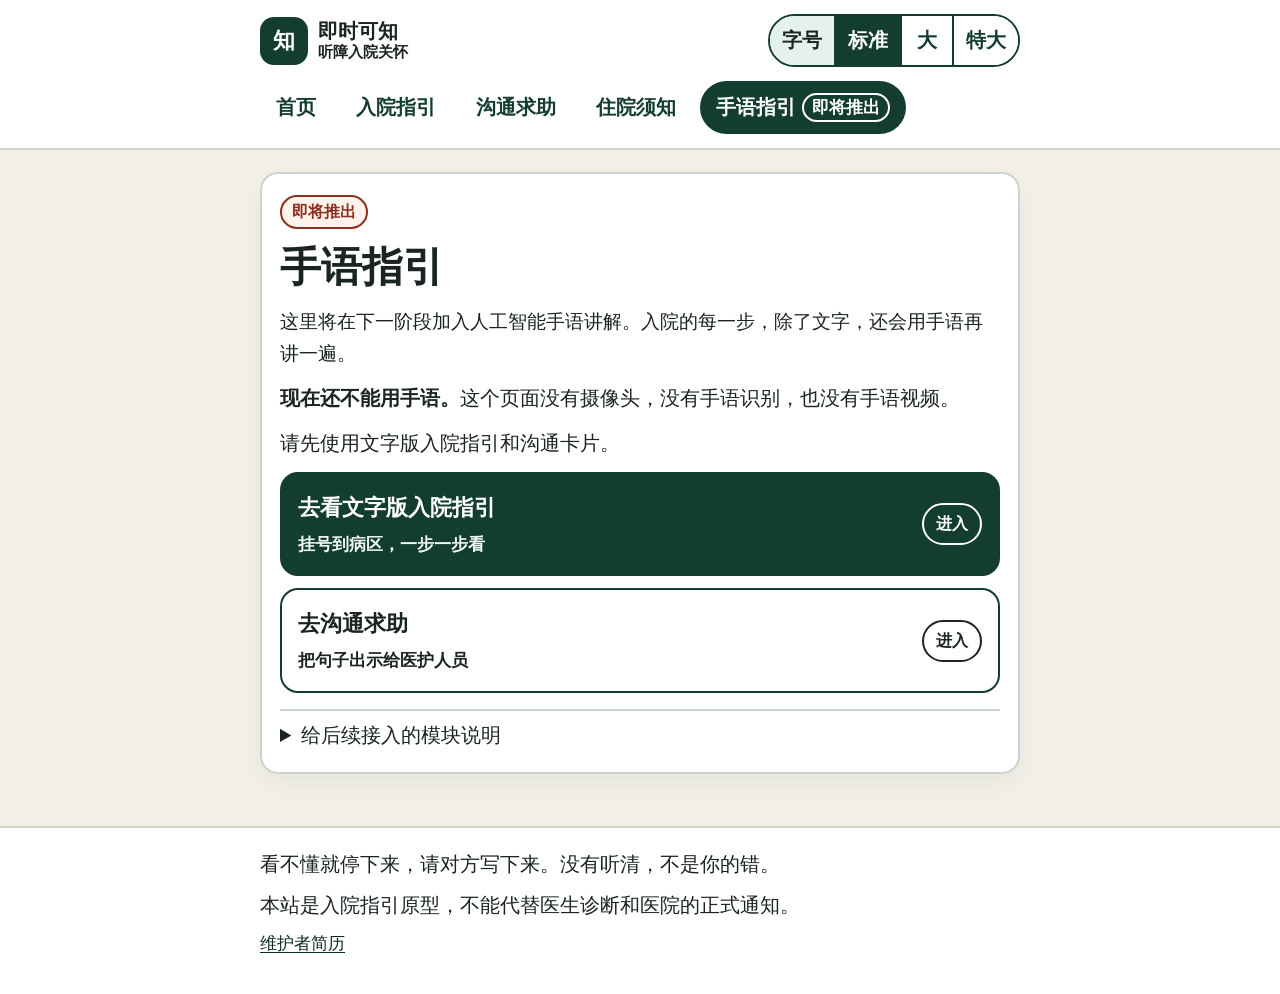
==== ai-sign/index.html @ 2ac0fe09 "Add a text-first Deaf/HoH admission guide and move the resume aside. The site root is now the 即时可知 c" ====
<!DOCTYPE html>
<html lang="zh-CN">
<head>
<meta charset="UTF-8">
<meta name="viewport" content="width=device-width, initial-scale=1">
<meta name="theme-color" content="#143d32">
<meta name="description" content="手语指引即将推出。当前版本只有文字，没有手语识别，也没有手语视频。">
<title>手语指引（即将推出）· 即时可知</title>
<link rel="canonical" href="https://liyuanyuangmail.github.io/accessible-hospital-care/ai-sign/">
<link rel="icon" href="../favicon.svg" type="image/svg+xml">
<link rel="stylesheet" href="../css/site.css">
<script>
try {
  var ahcFont = localStorage.getItem("ahc-font");
  if (ahcFont === "lg" || ahcFont === "xl") document.documentElement.setAttribute("data-font", ahcFont);
} catch (e) {}
</script>
</head>
<body>
<a class="skip" href="#main">跳到主要内容</a>
<header class="site-header">
  <div class="wrap header-bar">
    <a class="brand" href="../index.html">
      <span class="brand-mark" aria-hidden="true">知</span>
      <span class="brand-text">
        <span class="brand-name">即时可知</span>
        <span class="brand-sub">听障入院关怀</span>
      </span>
    </a>
    <div class="font-switch" role="group" aria-label="字号">
      <span class="font-label">字号</span>
      <button type="button" data-font-size="md" aria-pressed="true">标准</button>
      <button type="button" data-font-size="lg" aria-pressed="false">大</button>
      <button type="button" data-font-size="xl" aria-pressed="false">特大</button>
    </div>
  </div>
  <nav class="site-nav" aria-label="主导航">
    <div class="wrap nav-row">
      <a href="../index.html">首页</a>
      <a href="../guide.html">入院指引</a>
      <a href="../phrases.html">沟通求助</a>
      <a href="../care.html">住院须知</a>
      <a href="../ai-sign/" aria-current="page">手语指引<span class="nav-badge">即将推出</span></a>
    </div>
  </nav>
</header>
<main id="main" class="page">
  <div class="wrap">
    <section class="card ai-hero" id="ai-sign-language" data-module="ai-sign-language" data-status="coming-soon" aria-labelledby="ai-title">
      <div>
        <p class="pill">即将推出</p>
        <h1 id="ai-title">手语指引</h1>
        <p class="lead">这里将在下一阶段加入人工智能手语讲解。入院的每一步，除了文字，还会用手语再讲一遍。</p>
        <p><strong>现在还不能用手语。</strong>这个页面没有摄像头，没有手语识别，也没有手语视频。</p>
        <p>请先使用文字版入院指引和沟通卡片。</p>
        <div class="cta-list">
          <a class="cta cta-primary" href="../guide.html">
            <span class="cta-text">
              <span class="cta-title">去看文字版入院指引</span>
              <span class="cta-desc">挂号到病区，一步一步看</span>
            </span>
            <span class="cta-go">进入</span>
          </a>
          <a class="cta" href="../phrases.html">
            <span class="cta-text">
              <span class="cta-title">去沟通求助</span>
              <span class="cta-desc">把句子出示给医护人员</span>
            </span>
            <span class="cta-go">进入</span>
          </a>
        </div>
        <details class="dev-note">
          <summary>给后续接入的模块说明</summary>
          <p>患者可见的状态是「即将推出」。挂载点是本页的 <code>#ai-sign-language</code>。</p>
          <p>入院步骤预留了 <code>data-ai-sign-slot</code>：<code>register</code>、<code>triage</code>、<code>exam</code>、<code>admit</code>、<code>ward</code>。引导页脚本会写入 <code>window.AccessibleHospitalCare.admissionGuide</code>。</p>
          <p>本页脚本写入 <code>window.AccessibleHospitalCare.aiSignLanguage</code>，<code>status</code> 为 <code>coming-soon</code>。<code>mount()</code> 只返回这个区域，不加载模型。</p>
        </details>
      </div>
    </section>
  </div>
</main>
<footer class="site-footer">
  <div class="wrap">
    <p>看不懂就停下来，请对方写下来。没有听清，不是你的错。</p>
    <p>本站是入院指引原型，不能代替医生诊断和医院的正式通知。</p>
    <p class="fine-print"><a href="../resume.html">维护者简历</a></p>
  </div>
</footer>
<script src="../js/site.js"></script>
<script src="../js/ai-hook.js"></script>
</body>
</html>
---- css/site.css ----
/* 即时可知 — static styles for the admission care prototype. */

:root {
  --bg: #f3f0e8;
  --surface: #ffffff;
  --ink: #1a2420;
  --line: #c9d5ce;
  --pine: #143d32;
  --pine-deep: #0c2b23;
  --mint: #e5f2eb;
  --clay: #8c2f1f;
  --clay-bg: #fff3ec;
  --focus: #8c2f1f;
  --radius: 18px;
  --shadow: 0 10px 28px rgba(20, 61, 50, 0.06);
  color-scheme: light;
}

* { box-sizing: border-box; }

[hidden] { display: none !important; }

html { font-size: 100%; }

html[data-font="lg"] { font-size: 118%; }

html[data-font="xl"] { font-size: 136%; }

body {
  margin: 0;
  min-height: 100vh;
  display: flex;
  flex-direction: column;
  font-family: "PingFang SC", "Hiragino Sans GB", "Noto Sans SC", "Microsoft YaHei",
    "Source Han Sans SC", "WenQuanYi Micro Hei", "Droid Sans Fallback", sans-serif;
  font-size: 1.25rem;
  line-height: 1.65;
  line-break: strict;
  color: var(--ink);
  background: var(--bg);
}

main { flex: 1; width: 100%; }

h1, h2, h3, p { overflow-wrap: anywhere; }

h1, h2, h3 { line-height: 1.3; font-weight: 800; }

h1 { font-size: clamp(1.85rem, 4vw, 2.55rem); margin: 0 0 12px; }

h2 { font-size: 1.55rem; margin: 0 0 12px; }

h3 { font-size: 1.28rem; margin: 0 0 12px; }

p { margin: 0 0 12px; }

a {
  color: var(--pine-deep);
  text-underline-offset: 3px;
}

a:hover { text-decoration-thickness: 3px; }

:focus {
  outline: 3px solid transparent;
  outline-offset: 3px;
}

:focus-visible {
  outline-color: var(--focus);
}

@supports not selector(:focus-visible) {
  :focus { outline-color: var(--focus); }
}

.skip {
  position: absolute;
  left: 12px;
  top: 12px;
  transform: translateY(-160%);
  background: #fff;
  color: var(--ink);
  padding: 12px 16px;
  z-index: 30;
  border-radius: 12px;
  border: 2px solid var(--pine);
  font-weight: 700;
  text-decoration: none;
}

.skip:focus { transform: none; }

.wrap {
  width: min(760px, calc(100% - 32px));
  margin-inline: auto;
}

.site-header {
  background: var(--surface);
  border-bottom: 2px solid var(--line);
}

.header-bar {
  display: flex;
  flex-wrap: wrap;
  align-items: center;
  justify-content: space-between;
  gap: 12px;
  padding: 14px 0;
}

.brand {
  display: flex;
  align-items: center;
  gap: 10px;
  text-decoration: none;
  color: var(--ink);
  min-height: 48px;
}

.brand-mark {
  width: 48px;
  height: 48px;
  border-radius: 14px;
  background: var(--pine);
  color: #fff;
  display: grid;
  place-items: center;
  font-weight: 800;
  font-size: 1.35rem;
}

.brand-text { display: flex; flex-direction: column; line-height: 1.2; }

.brand-name { font-weight: 800; font-size: 1.25rem; }

.brand-sub { font-size: 0.95rem; font-weight: 600; }

.font-switch {
  display: inline-flex;
  align-items: stretch;
  border: 2px solid var(--pine);
  border-radius: 999px;
  overflow: hidden;
  background: #fff;
}

.font-label {
  display: inline-flex;
  align-items: center;
  padding: 0 12px;
  font-weight: 800;
  background: var(--mint);
  border-right: 2px solid var(--pine);
}

.font-switch button {
  min-height: 48px;
  min-width: 52px;
  padding: 8px 12px;
  border: 0;
  border-right: 2px solid var(--pine);
  background: #fff;
  color: var(--pine);
  font: inherit;
  font-weight: 800;
  cursor: pointer;
}

.font-switch button:last-child { border-right: 0; }

.font-switch button[aria-pressed="true"] {
  background: var(--pine);
  color: #fff;
}

.font-switch button:hover { background: var(--mint); }

.font-switch button[aria-pressed="true"]:hover { background: var(--pine-deep); }

.nav-row {
  display: flex;
  flex-wrap: wrap;
  gap: 8px;
  padding: 0 0 14px;
}

.nav-row a {
  min-height: 48px;
  display: inline-flex;
  align-items: center;
  gap: 6px;
  padding: 8px 14px;
  border-radius: 999px;
  text-decoration: none;
  color: var(--pine);
  font-weight: 800;
  border: 2px solid transparent;
}

.nav-row a:hover { background: var(--mint); }

.nav-row a[aria-current="page"] {
  background: var(--pine);
  color: #fff;
}

.nav-row a[aria-current="page"]:hover { background: var(--pine-deep); }

.nav-badge {
  border: 2px solid currentColor;
  border-radius: 999px;
  padding: 0 8px;
  font-size: 0.85em;
  line-height: 1.5;
}

.page { padding: 22px 0 36px; }

.card, .phrase, .topic {
  background: var(--surface);
  border: 2px solid var(--line);
  border-radius: var(--radius);
  box-shadow: var(--shadow);
}

.card, .topic { padding: 20px 18px; margin: 0 0 16px; }

.lead { font-size: 1.2rem; }

.cta-list, .stack { display: grid; gap: 12px; }

.cta {
  display: flex;
  align-items: center;
  gap: 14px;
  text-decoration: none;
  color: var(--ink);
  background: #fff;
  border: 2px solid var(--pine);
  border-radius: 18px;
  padding: 16px;
  min-height: 92px;
}

.cta:hover { background: var(--mint); }

.cta-primary { background: var(--pine); color: #fff; }

.cta-primary:hover { background: var(--pine-deep); color: #fff; }

.cta-title { display: block; font-size: 1.4rem; font-weight: 800; }

.cta-desc {
  display: block;
  margin-top: 4px;
  font-weight: 600;
  font-size: 1.05rem;
}

.cta-primary .cta-desc { color: #f3faf6; }

.cta-text { flex: 1; }

.cta-go, .icon-bubble {
  flex: 0 0 auto;
}

.icon-bubble {
  width: 64px;
  height: 64px;
  border-radius: 18px;
  display: grid;
  place-items: center;
  background: var(--mint);
  color: var(--pine);
}

.cta-primary .icon-bubble { background: rgba(255, 255, 255, 0.14); color: #fff; }

.icon-bubble svg { width: 36px; height: 36px; }

.cta-go {
  border: 2px solid currentColor;
  border-radius: 999px;
  padding: 6px 12px;
  font-weight: 800;
  font-size: 1rem;
}

button, input, summary { font: inherit; color: inherit; }

.btn {
  appearance: none;
  border: 2px solid var(--pine);
  background: #fff;
  color: var(--pine-deep);
  font-weight: 800;
  min-height: 56px;
  padding: 12px 16px;
  border-radius: 14px;
  cursor: pointer;
  text-decoration: none;
  display: inline-flex;
  align-items: center;
  justify-content: center;
  text-align: center;
  line-height: 1.3;
}

.btn:hover { background: var(--mint); }

.btn-primary { background: var(--pine); color: #fff; border-color: var(--pine); }

.btn-primary:hover { background: var(--pine-deep); }

.btn-urgent { background: var(--clay); color: #fff; border-color: var(--clay); }

.btn-urgent:hover { background: #6e2418; }

.btn:disabled {
  background: #e4ebe7;
  color: #243832;
  border-color: #b7c4bc;
  cursor: not-allowed;
}

.plain-list, .steps-ol { padding-left: 1.3em; }

.plain-list li, .steps-ol li { margin: 8px 0; }

.roadmap, .toc, .step-jump {
  list-style: none;
  display: flex;
  flex-wrap: wrap;
  gap: 8px;
  padding: 0;
  margin: 12px 0 0;
}

.roadmap a, .toc a, .step-jump button {
  min-height: 48px;
  display: inline-flex;
  align-items: center;
  gap: 6px;
  padding: 8px 14px;
  border-radius: 999px;
  border: 2px solid var(--pine);
  background: #fff;
  color: var(--pine-deep);
  font: inherit;
  font-weight: 800;
  text-decoration: none;
  cursor: pointer;
}

.roadmap a:hover, .toc a:hover, .step-jump button:hover { background: var(--mint); }

.step-jump button[aria-current="step"] {
  background: var(--pine);
  color: #fff;
}

.step-jump button.is-understood { box-shadow: inset 0 0 0 2px var(--pine); }

.step-jump button[aria-current="step"].is-understood { box-shadow: none; }

.tick { display: none; }

.is-understood .tick { display: inline; }

.is-understood .tick::before { content: "✓"; }

.num {
  width: 1.6em;
  height: 1.6em;
  border-radius: 999px;
  display: inline-grid;
  place-items: center;
  background: var(--mint);
  color: var(--pine-deep);
  font-size: 0.95rem;
}

.roadmap a .num { background: var(--pine); color: #fff; }

.callout, .caution, .note, .status {
  border-radius: 14px;
  padding: 14px 16px;
  margin: 14px 0;
}

.callout {
  background: var(--mint);
  border-left: 6px solid var(--pine);
  font-weight: 800;
  font-size: 1.28rem;
}

.callout .label, .caution .label, .urgent-label {
  display: block;
  font-size: 1rem;
  font-weight: 800;
  margin-bottom: 4px;
}

.caution, .urgent-label, .phrase.is-urgent {
  background: var(--clay-bg);
}

.caution { border-left: 6px solid var(--clay); }

.note { background: #fff; border: 2px solid var(--line); }

.status { background: var(--mint); font-weight: 800; }

.progress-label { font-weight: 800; margin-bottom: 8px; }

.track {
  height: 14px;
  background: #e1ebe6;
  border-radius: 999px;
  border: 2px solid var(--pine);
  overflow: hidden;
}

#progress-fill {
  height: 100%;
  width: 20%;
  background: var(--pine);
}

.step-kicker {
  display: flex;
  align-items: center;
  gap: 12px;
  margin-bottom: 8px;
}

.eyebrow { margin: 0; font-weight: 800; color: var(--pine-deep); }

.action-bar {
  position: sticky;
  bottom: 0;
  z-index: 5;
  background: #fff;
  border-top: 2px solid var(--line);
  box-shadow: 0 -8px 24px rgba(20, 40, 32, 0.08);
  padding: 10px 0 calc(10px + env(safe-area-inset-bottom));
}

.action-row {
  display: grid;
  grid-template-columns: 1fr 1.3fr 1fr;
  gap: 8px;
}

.phrase-list {
  list-style: none;
  padding: 0;
  margin: 0;
  display: grid;
  gap: 12px;
}

.phrase { padding: 16px; }

.phrase.is-urgent { border-color: var(--clay); }

.phrase.is-wide { grid-column: 1 / -1; }

.phrase .btn, .topic .btn, .fill-row .btn { width: 100%; }

label { display: block; font-weight: 800; margin: 8px 0; }

input[type="text"], input[type="tel"] {
  width: 100%;
  min-height: 56px;
  padding: 10px 14px;
  border: 2px solid var(--pine);
  border-radius: 12px;
  background: #fff;
  color: var(--ink);
}

::placeholder { color: #3d5148; opacity: 1; }

.hint { font-size: 1.05rem; }

#show-dialog {
  border: none;
  padding: 0;
  background: transparent;
  width: min(920px, calc(100vw - 24px));
  max-width: calc(100vw - 24px);
}

#show-dialog::backdrop { background: rgba(16, 28, 24, 0.78); }

#show-dialog .sheet {
  background: #fff;
  color: var(--ink);
  border-radius: 20px;
  border: 4px solid var(--pine);
  padding: 22px 18px 16px;
  max-height: calc(100vh - 28px);
  overflow: auto;
}

#show-dialog.is-urgent .sheet { border-color: var(--clay); }

#show-text {
  font-size: clamp(2rem, 7vw, 4.25rem);
  font-weight: 800;
  line-height: 1.35;
  margin: 8px 0 20px;
  user-select: text;
}

.dialog-actions { display: grid; gap: 8px; }

.topic-head, .ai-hero {
  display: flex;
  gap: 12px;
  align-items: flex-start;
}

.pill {
  display: inline-block;
  border: 2px solid var(--clay);
  color: var(--clay);
  background: var(--clay-bg);
  border-radius: 999px;
  padding: 2px 10px;
  font-weight: 800;
  font-size: 1rem;
}

.bedside-card {
  border: 4px solid var(--pine);
  border-radius: 18px;
  padding: 18px;
  background: #fff;
  margin: 12px 0;
}

.bedside-card .huge {
  font-size: clamp(2rem, 6vw, 3.2rem);
  font-weight: 800;
  line-height: 1.2;
  margin: 0 0 8px;
}

.dev-note {
  margin-top: 16px;
  border-top: 2px solid var(--line);
  padding-top: 8px;
}

code {
  font-family: ui-monospace, "Sarasa Mono SC", monospace;
  font-size: 0.95em;
}

.site-footer {
  background: var(--surface);
  border-top: 2px solid var(--line);
  padding: 20px 0 28px;
}

.site-footer p { margin-bottom: 8px; }

.fine-print { font-size: 1.05rem; }

.sr-only {
  position: absolute;
  width: 1px;
  height: 1px;
  padding: 0;
  margin: -1px;
  overflow: hidden;
  clip: rect(0, 0, 0, 0);
  white-space: nowrap;
  border: 0;
}

html.wizard-ready:not(.show-all) #wizard [data-step]:not(.is-active),
html.wizard-ready:not(.show-all) #done:not(.is-active),
html.wizard-ready:not(.show-all) .step-move {
  display: none;
}

html.show-all #understood-status { display: none !important; }

#show-all { width: 100%; }

#restart { display: none; }

html.js #restart { display: inline-flex; }

section[id], .topic[id], h2[tabindex="-1"] { scroll-margin-top: 16px; }

html.wizard-ready:not(.show-all) #wizard a,
html.wizard-ready:not(.show-all) #wizard button,
html.wizard-ready:not(.show-all) #wizard h2 {
  scroll-margin-bottom: 160px;
}

@media (min-width: 720px) {
  .phrase-list { grid-template-columns: 1fr 1fr; }
  .phrase.is-wide, .phrase.is-urgent { grid-column: 1 / -1; }
}

@media (max-width: 640px) {
  .action-row { grid-template-columns: 1fr 1fr; }
  #got-it { grid-column: 1 / -1; order: -1; }
  .cta { align-items: flex-start; }
  .topic-head, .ai-hero { flex-direction: column; }
}

@media (prefers-reduced-motion: reduce) {
  * { scroll-behavior: auto !important; transition: none !important; }
}

@media (prefers-contrast: more) {
  :root { --line: #143d32; --bg: #fff; }
  .card, .phrase, .topic, .cta, .btn { border-width: 3px; }
}

@media (forced-colors: active) {
  .btn, .cta, .phrase, .card, .topic, .nav-row a, .step-jump button {
    border: 1px solid ButtonText;
  }
}

@media print {
  .action-bar, .font-switch, .site-nav, .skip, .btn, .fine-print, #show-dialog {
    display: none !important;
  }
  body { background: #fff; display: block; }
  .card, .phrase, .topic { box-shadow: none; break-inside: avoid; }
  html.wizard-ready [data-step],
  html.wizard-ready #done { display: block !important; }
}
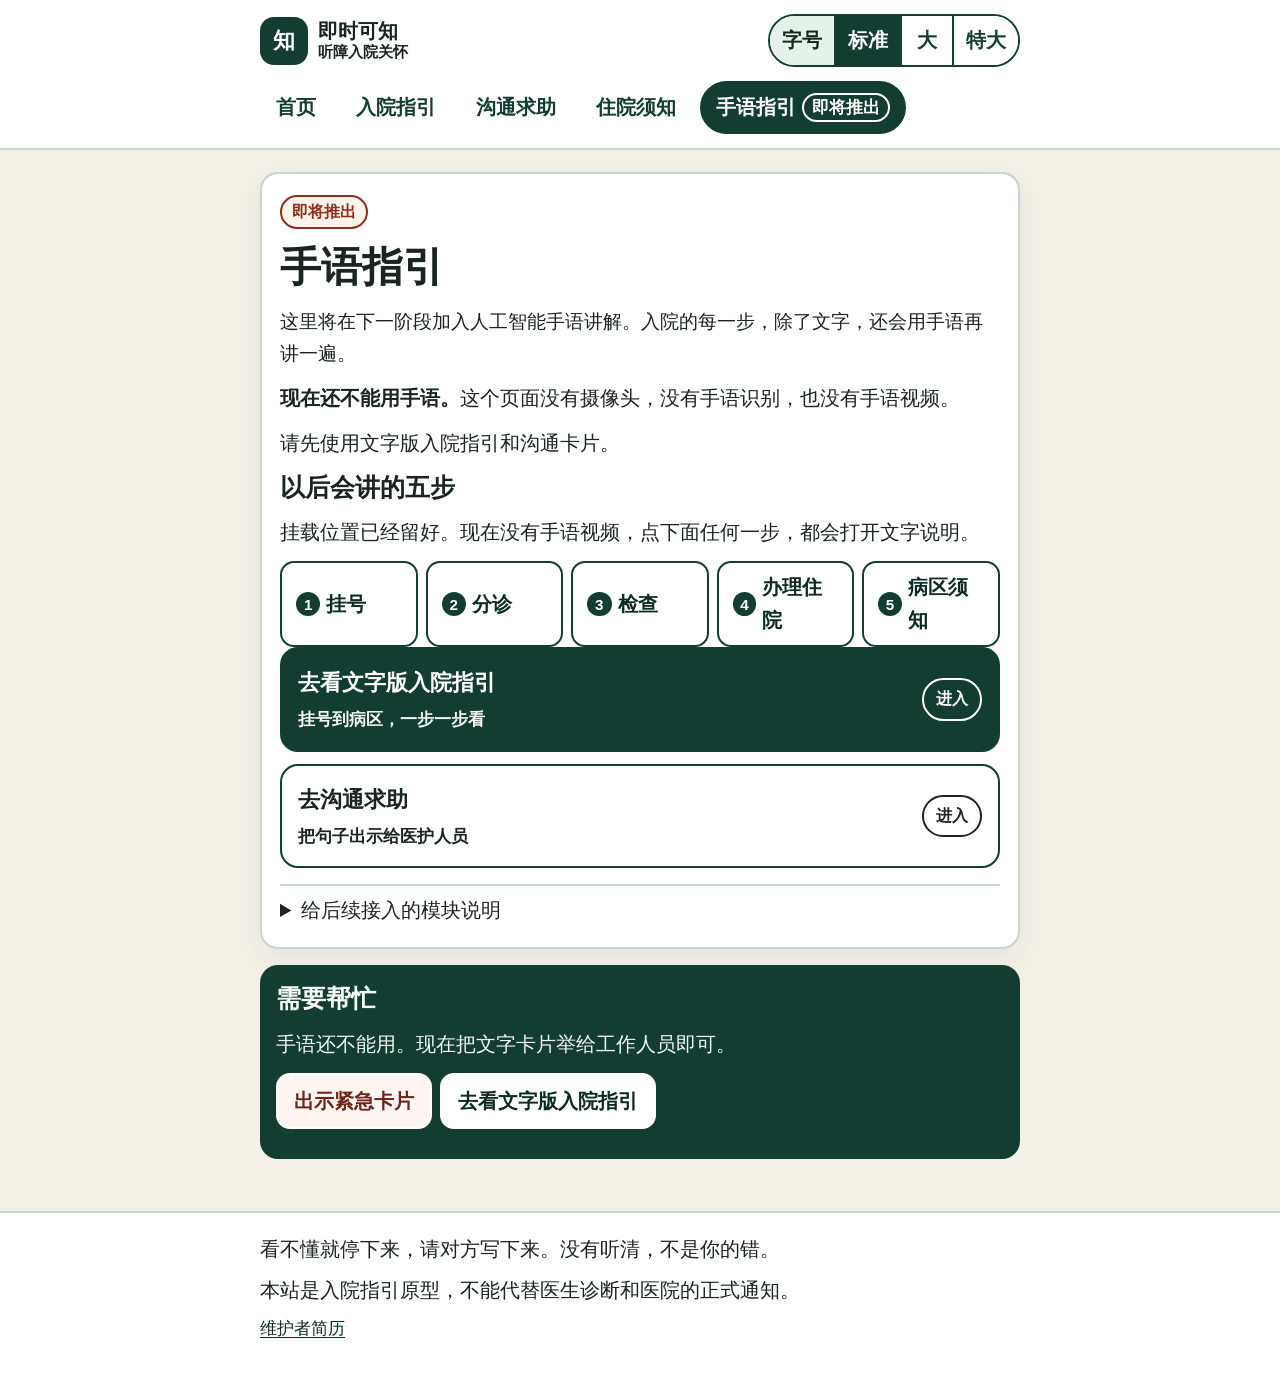
==== commit 94f64665: "Clarify the Deaf/HoH admission path with clinic-style entry points Reorganize the static pages aroun" ====
--- a/ai-sign/index.html
+++ b/ai-sign/index.html
@@ -53,6 +53,15 @@
         <p class="lead">这里将在下一阶段加入人工智能手语讲解。入院的每一步，除了文字，还会用手语再讲一遍。</p>
         <p><strong>现在还不能用手语。</strong>这个页面没有摄像头，没有手语识别，也没有手语视频。</p>
         <p>请先使用文字版入院指引和沟通卡片。</p>
+        <h2>以后会讲的五步</h2>
+        <p>挂载位置已经留好。现在没有手语视频，点下面任何一步，都会打开文字说明。</p>
+        <ol class="roadmap roadmap-steps">
+          <li><a href="../guide.html#step-1"><span class="num" aria-hidden="true">1</span>挂号</a></li>
+          <li><a href="../guide.html#step-2"><span class="num" aria-hidden="true">2</span>分诊</a></li>
+          <li><a href="../guide.html#step-3"><span class="num" aria-hidden="true">3</span>检查</a></li>
+          <li><a href="../guide.html#step-4"><span class="num" aria-hidden="true">4</span>办理住院</a></li>
+          <li><a href="../guide.html#step-5"><span class="num" aria-hidden="true">5</span>病区须知</a></li>
+        </ol>
         <div class="cta-list">
           <a class="cta cta-primary" href="../guide.html">
             <span class="cta-text">
@@ -77,6 +86,14 @@
         </details>
       </div>
     </section>
+    <aside class="help-strip" aria-labelledby="sign-help-title">
+      <h2 id="sign-help-title">需要帮忙</h2>
+      <p>手语还不能用。现在把文字卡片举给工作人员即可。</p>
+      <div class="help-actions">
+        <a class="btn btn-urgent" href="../phrases.html#urgent">出示紧急卡片</a>
+        <a class="btn" href="../guide.html">去看文字版入院指引</a>
+      </div>
+    </aside>
   </div>
 </main>
 <footer class="site-footer">
--- a/css/site.css
+++ b/css/site.css
@@ -96,6 +96,10 @@
   margin-inline: auto;
 }
 
+.wrap-wide {
+  width: min(980px, calc(100% - 32px));
+}
+
 .site-header {
   background: var(--surface);
   border-bottom: 2px solid var(--line);
@@ -339,6 +343,15 @@
   margin: 12px 0 0;
 }
 
+.roadmap-steps,
+.step-jump {
+  display: grid;
+  grid-template-columns: 1fr;
+}
+
+.roadmap-steps li,
+.step-jump li { display: flex; }
+
 .roadmap a, .toc a, .step-jump button {
   min-height: 48px;
   display: inline-flex;
@@ -353,6 +366,14 @@
   font-weight: 800;
   text-decoration: none;
   cursor: pointer;
+}
+
+.roadmap-steps a,
+.step-jump button {
+  width: 100%;
+  border-radius: 14px;
+  justify-content: flex-start;
+  min-height: 56px;
 }
 
 .roadmap a:hover, .toc a:hover, .step-jump button:hover { background: var(--mint); }
@@ -438,7 +459,7 @@
   margin-bottom: 8px;
 }
 
-.eyebrow { margin: 0; font-weight: 800; color: var(--pine-deep); }
+.step-kicker .eyebrow { margin: 0; }
 
 .action-bar {
   position: sticky;
@@ -455,6 +476,167 @@
   grid-template-columns: 1fr 1.3fr 1fr;
   gap: 8px;
 }
+
+.bar-label {
+  margin: 0 0 8px;
+  font-weight: 800;
+  text-align: center;
+}
+
+.page-intro { margin-bottom: 8px; }
+
+.eyebrow { margin: 0 0 6px; font-weight: 800; color: var(--pine-deep); }
+
+.intro-actions,
+.help-actions {
+  display: flex;
+  flex-wrap: wrap;
+  gap: 8px;
+  margin: 12px 0;
+}
+
+.intro-actions .btn { flex: 1 1 220px; }
+
+.fact-row,
+.service-grid {
+  list-style: none;
+  display: grid;
+  gap: 10px;
+  padding: 0;
+  margin: 12px 0 16px;
+}
+
+#urgent { scroll-margin-top: 220px; }
+
+.fact,
+.service-card {
+  background: #fff;
+  border: 2px solid var(--pine);
+  border-radius: 16px;
+  color: var(--ink);
+}
+
+.fact { padding: 14px 16px; }
+
+.fact strong,
+.service-title {
+  display: block;
+  font-size: 1.28rem;
+  font-weight: 800;
+  line-height: 1.3;
+}
+
+.service-grid li { display: flex; }
+
+.service-card {
+  display: flex;
+  flex-direction: column;
+  align-items: flex-start;
+  gap: 4px;
+  width: 100%;
+  min-height: 104px;
+  padding: 14px 16px;
+  text-decoration: none;
+}
+
+.service-card:hover { background: var(--mint); }
+
+.service-kicker {
+  font-weight: 800;
+  color: var(--pine-deep);
+  font-size: 0.95rem;
+}
+
+.service-desc { font-weight: 600; }
+
+.help-strip {
+  background: var(--pine);
+  color: #f4faf7;
+  border-radius: var(--radius);
+  padding: 18px 16px;
+  margin: 8px 0 16px;
+}
+
+.help-strip h2,
+.help-strip p { color: #f4faf7; }
+
+.help-strip a:not(.btn) { color: #fff; font-weight: 800; }
+
+.help-strip .btn {
+  background: #fff;
+  color: var(--pine-deep);
+  border-color: #fff;
+}
+
+.help-strip .btn:hover { background: var(--mint); }
+
+.help-strip .btn-urgent {
+  background: #fff6f3;
+  color: #6e2418;
+  border-color: #fff;
+}
+
+.help-strip .btn-urgent:hover { background: #ffe4db; }
+
+.confirm-list {
+  list-style: none;
+  padding: 0;
+  margin: 12px 0;
+}
+
+.confirm-list li {
+  display: flex;
+  gap: 10px;
+  align-items: flex-start;
+  padding: 10px 0;
+  border-bottom: 2px solid var(--line);
+}
+
+.confirm-list .num { flex: 0 0 auto; margin-top: 2px; }
+
+.prep {
+  margin-top: 16px;
+  padding: 14px;
+  border: 2px dashed var(--pine);
+  border-radius: 16px;
+  background: #fbfcfa;
+}
+
+.filter-bar {
+  position: sticky;
+  top: 0;
+  z-index: 4;
+  background: var(--bg);
+  padding: 10px 0 12px;
+}
+
+.chip-row {
+  display: flex;
+  flex-wrap: wrap;
+  gap: 8px;
+  margin-top: 8px;
+}
+
+.chip-row button {
+  min-height: 48px;
+  padding: 8px 14px;
+  border-radius: 999px;
+  border: 2px solid var(--pine);
+  background: #fff;
+  color: var(--pine-deep);
+  font: inherit;
+  font-weight: 800;
+  cursor: pointer;
+}
+
+.chip-row button:hover { background: var(--mint); }
+
+.chip-row button[aria-pressed="true"] {
+  background: var(--pine);
+  color: #fff;
+}
+
+.chip-row button[aria-pressed="true"]:hover { background: var(--pine-deep); }
 
 .phrase-list {
   list-style: none;
@@ -610,6 +792,40 @@
 @media (min-width: 720px) {
   .phrase-list { grid-template-columns: 1fr 1fr; }
   .phrase.is-wide, .phrase.is-urgent { grid-column: 1 / -1; }
+  .fact-row { grid-template-columns: repeat(3, 1fr); }
+  .service-grid { grid-template-columns: 1fr 1fr; }
+  .service-grid.cols-3 { grid-template-columns: repeat(3, 1fr); }
+}
+
+@media (max-width: 899px) {
+  .step-jump {
+    display: flex;
+    flex-wrap: nowrap;
+    overflow-x: auto;
+    -webkit-overflow-scrolling: touch;
+    padding-bottom: 4px;
+  }
+
+  .step-jump li { flex: 0 0 auto; }
+
+  .step-jump button {
+    width: auto;
+    border-radius: 999px;
+    min-height: 48px;
+  }
+}
+
+@media (min-width: 900px) {
+  .roadmap-steps,
+  .step-jump { grid-template-columns: repeat(5, minmax(0, 1fr)); }
+
+  .step-jump button {
+    flex-direction: column;
+    justify-content: center;
+    text-align: center;
+    min-height: 92px;
+    padding: 10px 8px;
+  }
 }
 
 @media (max-width: 640px) {
@@ -617,6 +833,8 @@
   #got-it { grid-column: 1 / -1; order: -1; }
   .cta { align-items: flex-start; }
   .topic-head, .ai-hero { flex-direction: column; }
+  .intro-actions { flex-direction: column; }
+  .intro-actions .btn { width: 100%; }
 }
 
 @media (prefers-reduced-motion: reduce) {
@@ -625,13 +843,15 @@
 
 @media (prefers-contrast: more) {
   :root { --line: #143d32; --bg: #fff; }
-  .card, .phrase, .topic, .cta, .btn { border-width: 3px; }
+  .card, .phrase, .topic, .cta, .btn, .service-card, .fact, .help-strip { border-width: 3px; }
 }
 
 @media (forced-colors: active) {
-  .btn, .cta, .phrase, .card, .topic, .nav-row a, .step-jump button {
+  .btn, .cta, .phrase, .card, .topic, .nav-row a, .step-jump button, .service-card, .chip-row button, .help-strip {
     border: 1px solid ButtonText;
   }
+  .help-strip { background: Canvas; color: CanvasText; }
+  .help-strip h2, .help-strip p, .help-strip a { color: CanvasText; }
 }
 
 @media print {
